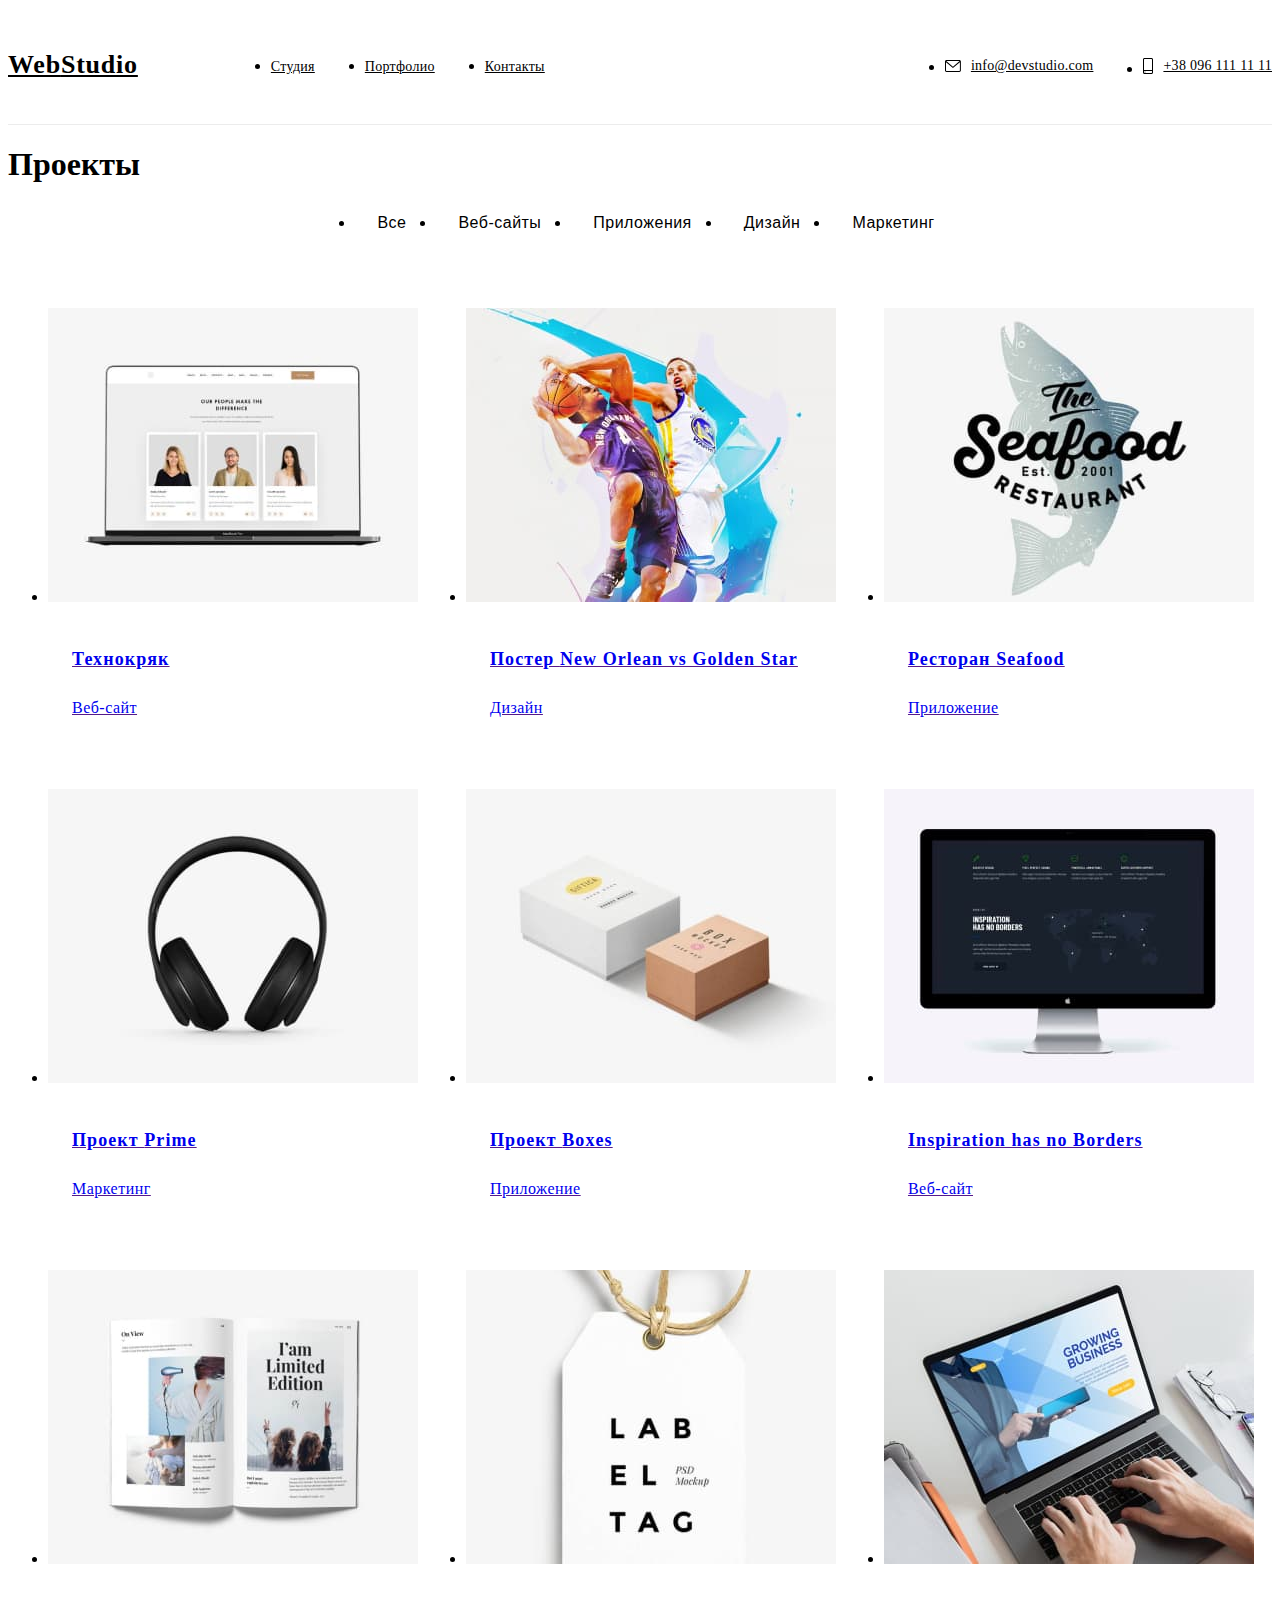
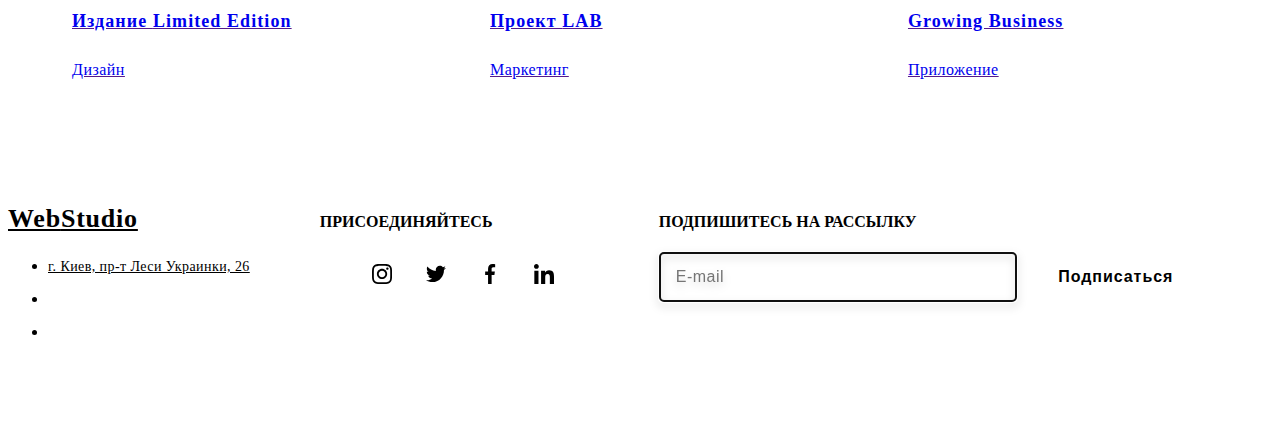
==== portfolio.html @ bbf049be "add sass" ====
<!DOCTYPE html>
<html lang="ru">
  <head>
    <meta charset="UTF-8" />
    <meta http-equiv="X-UA-Compatible" content="IE=edge" />
    <meta name="viewport" content="width=device-width, initial-scale=1.0" />
    <title>Портфолио</title>
    <link rel="preconnect" href="https://fonts.googleapis.com" />
    <link rel="preconnect" href="https://fonts.gstatic.com" crossorigin />
    <link
      href="https://fonts.googleapis.com/css2?family=Raleway:wght@700&family=Roboto:wght@400;500;700;900&display=swap"
      rel="stylesheet"
    />
    <link
      rel="stylesheet"
      href="https://cdnjs.cloudflare.com/ajax/libs/modern-normalize/1.1.0/modern-normalize.min.css"
      integrity="sha512-wpPYUAdjBVSE4KJnH1VR1HeZfpl1ub8YT/NKx4PuQ5NmX2tKuGu6U/JRp5y+Y8XG2tV+wKQpNHVUX03MfMFn9Q=="
      crossorigin="anonymous"
      referrerpolicy="no-referrer"
    />
    <link rel="stylesheet" href="./css/styles.css" />
  </head>

  <body>
    <!--=================start header=================-->

    <header class="page-header">
      <div class="container header-conteiner">
        <nav class="navigation">
          <a class="logo-link link" href="" lang="en">
            <span class="logo-part-one">Web</span>Studio</a
          >
          <ul class="nav-list list">
            <li class="nav-list-item">
              <a class="nav-list-link link" href="./index.html">Студия</a>
            </li>
            <li class="nav-list-item">
              <a class="nav-list-link link current" href="">Портфолио</a>
            </li>
            <li class="nav-list-item">
              <a class="nav-list-link link" href="">Контакты</a>
            </li>
          </ul>
        </nav>
        <ul class="contacts-header-list list">
          <li class="contacts-header-list-item">
            <a
              class="contacts-header-list-link link"
              href="mailto:info@devstudio.com"
            >
              <svg class="contact-icon-link" width="16" height="12">
                <use href="./images/icon.svg#letter"></use>
              </svg>
              info@devstudio.com</a
            >
          </li>
          <li class="contacts-header-list-item">
            <a class="contacts-header-list-link link" href="tel:+380961111111">
              <svg class="contact-icon-link" width="10" height="16">
                <use href="./images/icon.svg#smartphone"></use>
              </svg>
              +38 096 111 11 11</a
            >
          </li>
        </ul>
      </div>
    </header>
    <!--=================end header=================-->

    <!--=================start main=================-->
    <main>
      <section class="section">
        <div class="container">
          <h1 visually-hidden>Проекты</h1>

          <!-- filter -->
          <ul class="filter-list list">
            <li class="filter-list-item">
              <button class="filter-list-button" type="button">Все</button>
            </li>
            <li class="filter-list-item">
              <button class="filter-list-button" type="button">
                Веб-сайты
              </button>
            </li>
            <li class="filter-list-item">
              <button class="filter-list-button" type="button">
                Приложения
              </button>
            </li>
            <li class="filter-list-item">
              <button class="filter-list-button" type="button">Дизайн</button>
            </li>
            <li class="filter-list-item">
              <button class="filter-list-button" type="button">
                Маркетинг
              </button>
            </li>
          </ul>

          <!-- projects -->
          <ul class="projects-list list">
            <li class="projects-list-item">
              <a class="projects-list-link link" href="">
                <div class="projects-list-link-img">
                  <img
                    src="./images/portfolio/project1.jpg"
                    alt="открытый ноутбук"
                    width="370"
                    height="294"
                  />
                  <p class="overlay">
                    Технокряк это современная площадка распространения
                    коронавируса. Компании используют эту платформу для
                    цифрового шпионажа и атак на защищённые сервера конкурентов.
                  </p>
                </div>
                <div class="project-description">
                  <h2 class="projects-item-title">Технокряк</h2>
                  <p class="projects-item-text">Веб-сайт</p>
                </div>
              </a>
            </li>

            <li class="projects-list-item">
              <a class="projects-list-link link" href="">
                <div class="projects-list-link-img">
                  <img
                    src="./images/portfolio/project2.jpg"
                    alt="два баскетболиста с мячом"
                    width="370"
                    height="294"
                  />
                  <p class="overlay">
                    Lorem ipsum dolor sit amet consectetur, adipisicing elit.
                    Quas, ab voluptatibus mollitia maxime maiores, quasi atque
                    sit nihil quisquam totam obcaecati delectus. Dolorum, magni
                    aspernatur sapiente animi repellat omnis consectetur.
                  </p>
                </div>
                <div class="project-description">
                  <h2 class="projects-item-title">
                    Постер <span lang="en">New Orlean vs Golden Star</span>
                  </h2>
                  <p class="projects-item-text">Дизайн</p>
                </div>
              </a>
            </li>

            <li class="projects-list-item">
              <a class="projects-list-link link" href="">
                <div class="projects-list-link-img">
                  <img
                    src="./images/portfolio/project3.jpg"
                    alt="логотип ресторана"
                    width="370"
                    height="294"
                  />
                  <p class="overlay">
                    Lorem ipsum dolor sit amet consectetur, adipisicing elit.
                    Quas, ab voluptatibus mollitia maxime maiores, quasi atque
                    sit nihil quisquam totam obcaecati delectus. Dolorum, magni
                    aspernatur sapiente animi repellat omnis consectetur.
                  </p>
                </div>
                <div class="project-description">
                  <h2 class="projects-item-title">Ресторан Seafood</h2>
                  <p class="projects-item-text">Приложение</p>
                </div>
              </a>
            </li>

            <li class="projects-list-item">
              <a class="projects-list-link link" href="">
                <div class="projects-list-link-img">
                  <img
                    src="./images/portfolio/project4.jpg"
                    alt="наушники"
                    width="370"
                    height="294"
                  />
                  <p class="overlay">
                    Lorem ipsum dolor sit amet consectetur, adipisicing elit.
                    Quas, ab voluptatibus mollitia maxime maiores, quasi atque
                    sit nihil quisquam totam obcaecati delectus. Dolorum, magni
                    aspernatur sapiente animi repellat omnis consectetur.
                  </p>
                </div>
                <div class="project-description">
                  <h2 class="projects-item-title">
                    Проект <span lang="en">Prime </span>
                  </h2>
                  <p class="projects-item-text">Маркетинг</p>
                </div>
              </a>
            </li>

            <li class="projects-list-item">
              <a class="projects-list-link link" href="">
                <div class="projects-list-link-img">
                  <img
                    src="./images/portfolio/project5.jpg"
                    alt="две коробочки"
                    width="370"
                    height="294"
                  />
                  <p class="overlay">
                    Lorem ipsum dolor sit amet consectetur, adipisicing elit.
                    Quas, ab voluptatibus mollitia maxime maiores, quasi atque
                    sit nihil quisquam totam obcaecati delectus. Dolorum, magni
                    aspernatur sapiente animi repellat omnis consectetur.
                  </p>
                </div>
                <div class="project-description">
                  <h2 class="projects-item-title">
                    Проект <span lang="en">Boxes</span>
                  </h2>
                  <p class="projects-item-text">Приложение</p>
                </div>
              </a>
            </li>

            <li class="projects-list-item">
              <a class="projects-list-link link" href="">
                <div class="projects-list-link-img">
                  <img
                    src="./images/portfolio/project6.jpg"
                    alt="монитор"
                    width="370"
                    height="294"
                  />
                  <p class="overlay">
                    Lorem ipsum dolor sit amet consectetur, adipisicing elit.
                    Quas, ab voluptatibus mollitia maxime maiores, quasi atque
                    sit nihil quisquam totam obcaecati delectus. Dolorum, magni
                    aspernatur sapiente animi repellat omnis consectetur.
                  </p>
                </div>
                <div class="project-description">
                  <h2 class="projects-item-title" lang="en">
                    Inspiration has no Borders
                  </h2>
                  <p class="projects-item-text">Веб-сайт</p>
                </div>
              </a>
            </li>

            <li class="projects-list-item">
              <a class="projects-list-link link" href="">
                <div class="projects-list-link-img">
                  <img
                    src="./images/portfolio/project7.jpg"
                    alt="открытая книга"
                    width="370"
                    height="294"
                  />
                  <p class="overlay">
                    Lorem ipsum dolor sit amet consectetur, adipisicing elit.
                    Quas, ab voluptatibus mollitia maxime maiores, quasi atque
                    sit nihil quisquam totam obcaecati delectus. Dolorum, magni
                    aspernatur sapiente animi repellat omnis consectetur.
                  </p>
                </div>
                <div class="project-description">
                  <h2 class="projects-item-title">
                    Издание <span lang="en">Limited Edition</span>
                  </h2>
                  <p class="projects-item-text">Дизайн</p>
                </div>
              </a>
            </li>

            <li class="projects-list-item">
              <a class="projects-list-link link" href="">
                <div class="projects-list-link-img">
                  <img
                    src="./images/portfolio/project8.jpg"
                    alt="этикетка"
                    width="370"
                    height="294"
                  />
                  <p class="overlay">
                    Lorem ipsum dolor sit amet consectetur, adipisicing elit.
                    Quas, ab voluptatibus mollitia maxime maiores, quasi atque
                    sit nihil quisquam totam obcaecati delectus. Dolorum, magni
                    aspernatur sapiente animi repellat omnis consectetur.
                  </p>
                </div>
                <div class="project-description">
                  <h2 class="projects-item-title">
                    Проект <span lang="en">LAB</span>
                  </h2>
                  <p class="projects-item-text">Маркетинг</p>
                </div>
              </a>
            </li>

            <li class="projects-list-item">
              <a class="projects-list-link link" href="">
                <div class="projects-list-link-img">
                  <img
                    src="./images/portfolio/project9.jpg"
                    alt="открытый ноутбук"
                    width="370"
                    height="294"
                  />
                  <p class="overlay">
                    Lorem ipsum dolor sit amet consectetur, adipisicing elit.
                    Quas, ab voluptatibus mollitia maxime maiores, quasi atque
                    sit nihil quisquam totam obcaecati delectus. Dolorum, magni
                    aspernatur sapiente animi repellat omnis consectetur.
                  </p>
                </div>
                <div class="project-description">
                  <h2 class="projects-item-title" lang="en">
                    Growing Business
                  </h2>
                  <p class="projects-item-text">Приложение</p>
                </div>
              </a>
            </li>
          </ul>
        </div>
      </section>
    </main>
    <!--=================end main=================-->

    <!--=================start footer=================-->
    <footer class="footer">
      <div class="container footer-container">
        <div class="adress">
          <a class="footer-logo-link link" href="" lang="en">
            <span class="logo-part-one">Web</span>Studio</a
          >
          <address>
            <ul class="address-list list">
              <li class="address-list-item">
                <a
                  class="address-list-link link"
                  href="https://goo.gl/maps/DS2FpUbjy8NpvMt88"
                  target="_blank"
                >
                  г. Киев, пр-т Леси Украинки, 26</a
                >
              </li>
              <li class="address-list-item">
                <a
                  class="address-list-link-item link"
                  href="mailto:info@devstudio.com"
                  >info@devstudio.com</a
                >
              </li>
              <li class="address-list-item">
                <a class="address-list-link-item link" href="tel:+380991111111"
                  >+38 099 111 11 11</a
                >
              </li>
            </ul>
          </address>
        </div>

        <div class="footer-social">
          <p class="footer-text">присоединяйтесь</p>
          <ul class="footer-social-list list">
            <li class="footer-social-item">
              <a class="footer-social-link" href="">
                <svg width="20" height="20">
                  <use
                    class="footer-social-icon"
                    href="./images/icon.svg#instagram"
                  ></use>
                </svg>
              </a>
            </li>
            <li class="footer-social-item">
              <a class="footer-social-link" href="">
                <svg width="20" height="20">
                  <use href="./images/icon.svg#twitter"></use>
                </svg>
              </a>
            </li>
            <li class="footer-social-item">
              <a class="footer-social-link" href="">
                <svg width="20" height="20">
                  <use href="./images/icon.svg#facebook"></use>
                </svg>
              </a>
            </li>
            <li class="footer-social-item">
              <a class="footer-social-link" href="">
                <svg width="20" height="20">
                  <use href="./images/icon.svg#linkedin"></use>
                </svg>
              </a>
            </li>
          </ul>
        </div>

        <!-- form -->
        <div>
          <p class="footer-text">Подпишитесь на рассылку</p>
          <form name="email" autocomplete="on">
            <label>
              <input
                class="email-subscribe"
                type="email"
                name="email"
                autofocus
                placeholder="E-mail"
              />
            </label>
            <button class="form-btn" type="submit">
              <div class="text-icon-btn">
                Подписаться
                <svg class="form-icon-send" width="24" height="24">
                  <use href="./images/icon.svg#icon-send"></use>
                </svg>
              </div>
            </button>
          </form>
        </div>
      </div>
    </footer>
    <!--=================end footer=================-->
  </body>
</html>
---- css/styles.css ----
.title {
  color: var(--title-text-color);
}

/*-----------------start header-----------------*/

.page-header {
  border-bottom: 1px solid #ececec;
}

.header-conteiner {
  display: flex;
}

/*navigation*/
.logo-link {
  padding-top: 24px;
  padding-bottom: 24px;
  font-family: var(--font-logo);
  font-style: normal;
  font-weight: 700;
  font-size: 26px;
  line-height: 1.19;
  letter-spacing: 0.03em;
  color: var(--title-text-color);
  margin-right: 93px;
}

.logo-part-one {
  font-family: var(--font-logo);
  font-style: normal;
  font-weight: 700;
  font-size: 26px;
  line-height: 1.19;
  letter-spacing: 0.03em;
  color: var(--akcent-text-color);
}

.nav-list-link {
  position: relative;
  padding-top: 32px;
  padding-bottom: 32px;
  font-weight: 500;
  font-size: 14px;
  line-height: 1.14;
  letter-spacing: 0.02em;
  color: var(--title-text-color);
}

.nav-list-link:hover,
.nav-list-link:focus {
  color: var(--akcent-text-color);
}

.current::after {
  content: "";
  width: 100%;
  height: 4px;
  border-radius: 2px;
  background-color: var(--social-akcent-color);
  position: absolute;
  bottom: -3px;
  left: 0;
}

.current {
  color: var(--akcent-text-color);
}

.navigation {
  display: flex;
  align-items: center;
}

.nav-list {
  display: flex;
}

.nav-list-item:not(:last-child) {
  margin-right: 50px;
}

/*contacts*/
.contacts-header-list {
  display: flex;
  align-items: center;
  margin-left: auto;
}

.contacts-header-list-item:not(:last-child) {
  margin-right: 50px;
}

.contacts-header-list-link {
  display: flex;
  align-items: center;
  padding-top: 32px;
  padding-bottom: 32px;
  font-weight: 500;
  font-size: 14px;
  line-height: 1.4;
  letter-spacing: 0.02em;
  color: var(--primary-text-color);
}

.contacts-header-list-link:hover,
.contacts-header-list-link:focus {
  color: var(--akcent-text-color);
}

.contact-icon-link {
  fill: currentColor;
  margin-right: 10px;
}

/*---------------hero-------------*/
.hero {
  max-width: 1600px;
  max-height: 600px;
  margin: 0 auto;
  background-image: linear-gradient(
      rgba(47, 48, 58, 0.4),
      rgba(47, 48, 58, 0.4)
    ),
    url("../images/hero.jpg");

  background-size: cover;
  background-repeat: no-repeat;
  background-color: var(--main-background-color);
  padding-top: 200px;
  padding-bottom: 200px;
  text-align: center;
}
.hero-title {
  font-weight: 900;
  font-size: 44px;
  line-height: 1.36;
  letter-spacing: 0.06em;
  text-transform: uppercase;
  color: var(--main-text-color);
}

.hero-button {
  margin-right: auto;
  margin-left: auto;
  margin-top: 30px;
  padding: 10px 32px;
  min-width: 200px;
  border-radius: 4px;
  border: none;
  font-family: inherit;
  font-weight: 700;
  font-size: 16px;
  line-height: 1.88;
  display: flex;
  align-items: center;
  text-align: center;
  letter-spacing: 0.06em;
  cursor: pointer;
  color: var(--main-text-color);
  background-color: var(--button-color);
  transition: background-color 250ms cubic-bezier(0.4, 0, 0.2, 1),
    box-shadow 250ms cubic-bezier(0.4, 0, 0.2, 1);
}

.hero-button:hover,
.hero-button:focus {
  background-color: #188ce8;
  box-shadow: 0px 4px 4px rgba(0, 0, 0, 0.15);
}

/*--------------specifics--------------*/
.specifics-list {
  display: flex;
}

.specifics-list-item {
  width: 270px;
}

.specifics-list-item:not(:last-child) {
  margin-right: 30px;
}

.specifics-container {
  display: flex;
  justify-content: center;
  align-items: center;
  width: 270px;
  height: 120px;
  margin-bottom: 30px;
  background-color: var(--second-background-color);
}

.specifics-list-title {
  margin-bottom: 10px;
  font-weight: 700;
  line-height: 1.14;
  text-transform: uppercase;
}

.specifics-list-text {
  line-height: 1.71;
}

/*----------------work----------------*/
.work-section {
  padding-top: 0;
}

.work-title {
  margin-bottom: 50px;
  font-weight: 700;
  font-size: 36px;
  line-height: 1.17;
  text-align: center;
}

.work-list {
  display: flex;
}

.work-list-item:not(:last-child) {
  margin-right: 30px;
}

.work-item-img {
  position: relative;
}

.work-text {
  position: absolute;
  bottom: 0;
  left: 0;
  width: 100%;
  height: 70px;
  font-weight: 700;
  line-height: 1.14;
  text-align: center;
  text-transform: uppercase;
  color: var(--main-text-color);
  background-color: rgba(47, 48, 58, 0.8);
  padding-top: 27px;
  padding-bottom: 27px;
}

/*---------------teams---------------*/
.teams {
  background-color: var(--second-background-color);
}

.team-title {
  margin-bottom: 50px;
  font-weight: 700;
  font-size: 36px;
  line-height: 42px;
  text-align: center;
}

.team-list {
  display: flex;
  margin-left: -30px;
}

.team-list-item {
  flex-basis: calc((100% - 120px) / 4);
  margin-left: 30px;
}

.social-list {
  display: flex;
  justify-content: center;
  align-items: center;
}

.social-item:not(:last-child) {
  margin-right: 10px;
}

.social-links {
  display: flex;
  justify-content: center;
  align-items: center;
  width: 44px;
  height: 44px;
  border-radius: 50%;
  fill: var(--social-color);
  transition: background-color 250ms cubic-bezier(0.4, 0, 0.2, 1);
}

.social-links:hover,
.social-links:focus {
  fill: var(--social-hover-color);
  background-color: var(--social-akcent-color);
}

.social-icon {
  display: flex;
  justify-content: center;
  transition: fill 250ms cubic-bezier(0.4, 0, 0.2, 1);
}

.team-description {
  width: 270px;
  padding-top: 30px;
  padding-bottom: 30px;
  box-shadow: 0px 1px 3px rgba(0, 0, 0, 0.12), 0px 1px 1px rgba(0, 0, 0, 0.14),
    0px 2px 1px rgba(0, 0, 0, 0.2);
  border-radius: 0px 0px 4px 4px;
  background-color: var(--fone-background-color);
}

.team-list-title {
  margin-bottom: 10px;
  font-weight: 500;
  font-size: 16px;
  line-height: 1.19;
  text-align: center;
}

.team-list-text {
  font-size: 16px;
  line-height: 1.19;
  text-align: center;
  margin-bottom: 16px;
}

/*----------------clients----------------*/
.clients-title {
  font-weight: 700;
  font-size: 36px;
  line-height: 1.17;
  text-align: center;
  margin-bottom: 50px;
}

.clients-list {
  display: flex;
  justify-content: space-between;
}

.client-link {
  padding: 16px 32px;
  display: flex;
  width: 170px;
  height: 92px;
  border: 1px solid var(--social-color);
  box-sizing: border-box;
  border-radius: 4px;
  fill: var(--social-color);
  transition: fill 250ms cubic-bezier(0.4, 0, 0.2, 1),
    border 250ms cubic-bezier(0.4, 0, 0.2, 1);
}

.client-link:hover,
.client-link:focus {
  fill: var(--social-akcent-color);
  border: 1px solid var(--social-akcent-color);
}

/*----------------footer----------------*/
.footer {
  background-color: var(--main-background-color);
  padding-top: 60px;
  padding-bottom: 60px;
}

.footer-container {
  display: flex;
  align-items: baseline;
}

.adress {
  margin-right: 70px;
}

.footer-logo-link {
  display: block;
  margin-bottom: 20px;
  font-family: var(--font-logo);
  font-style: normal;
  font-weight: 700;
  font-size: 26px;
  line-height: 1.19;
  letter-spacing: 0.03em;
  color: var(--main-text-color);
}

.address-list-item:not(:last-child) {
  margin-bottom: 9px;
}

.address-list-link {
  font-style: normal;
  font-weight: 400;
  font-size: 14px;
  line-height: 1.71;
  letter-spacing: 0.03em;
  color: var(--main-text-color);
}

.address-list-link-item {
  font-style: normal;
  font-weight: 400;
  font-size: 14px;
  line-height: 1.71;
  letter-spacing: 0.03em;
  color: rgba(255, 255, 255, 0.6);
}

.address-list-link:hover,
.address-list-link:focus {
  color: var(--akcent-text-color);
}
.address-list-link-item:hover,
.address-list-link-item:focus {
  color: var(--akcent-text-color);
}

.footer-social {
  margin-right: 93px;
}

.footer-text {
  margin-bottom: 20px;
  font-weight: 700;
  line-height: 1.14;
  text-transform: uppercase;
  color: var(--main-text-color);
}

.footer-social-list {
  display: flex;
  justify-content: space-between;
}

.footer-social-item {
  display: flex;
  justify-content: space-between;
  align-items: center;
}

.footer-social-item:not(:last-child) {
  margin-right: 10px;
}

.footer-social-link {
  display: flex;
  justify-content: center;
  align-items: center;
  width: 44px;
  height: 44px;
  border-radius: 50%;
  fill: var(--main-text-color);
  background-color: rgba(255, 255, 255, 0.1);
  transition: background-color 250ms cubic-bezier(0.4, 0, 0.2, 1);
}

.footer-social-link:hover,
.footer-social-link:focus {
  background-color: var(--social-akcent-color);
}

.footer-social-icon {
  display: flex;
  justify-content: center;
}

.email-subscribe {
  width: 358px;
  height: 50px;
  border: 1px solid rgba(255, 255, 255, 0.3);
  box-sizing: border-box;
  border-radius: 4px;
  background: none;
  filter: drop-shadow(0px 4px 4px rgba(0, 0, 0, 0.15));
  padding-left: 16px;
  font-weight: 400;
  font-size: 16px;
  line-height: 1.25;
  letter-spacing: 0.03em;
  color: var(--main-text-color);
}

.form-btn {
  width: 200px;
  height: 50px;
  margin-left: 12px;
  border-radius: 4px;
  border: none;
  font-weight: 700;
  font-size: 16px;
  line-height: 1.88;
  letter-spacing: 0.06em;
  color: var(--main-text-color);
  background-color: var(--button-color);
  cursor: pointer;
}

.form-icon-send {
  margin-left: 10px;
}

.text-icon-btn {
  display: flex;
  justify-content: center;
}

.form-btn:hover,
.form-btn:focus {
  background-color: #188ce8;
  box-shadow: 0px 4px 4px rgba(0, 0, 0, 0.15);
  transition: background-color 250ms cubic-bezier(0.4, 0, 0.2, 1),
    box-shadow 250ms cubic-bezier(0.4, 0, 0.2, 1);
}

/*-----------------------end Studio-----------------------*/

.backdrop {
  position: fixed;
  top: 0;
  left: 0;
  width: 100vw;
  height: 100vh;
  background-color: rgba(0, 0, 0, 0.2);
  transition: opacity 500ms, visibility 500ms;
}

.backdrop.is-hidden {
  opacity: 0;
  visibility: hidden;
  pointer-events: none;
}

.modal {
  position: absolute;
  top: 50%;
  left: 50%;
  transform: translate(-50%, -50%);
  width: 528px;
  height: 580px;
  background-color: #ffffff;
  color: var(--title-text-color);
  padding: 40px;
  font-weight: 700;
  font-size: 20px;
  line-height: 1.15;
}

.modal-close-btn {
  position: absolute;
  top: 8px;
  right: 8px;
  width: 30px;
  height: 30px;
  display: flex;
  justify-content: center;
  align-items: center;
  border-radius: 50%;
  border: 1px solid rgba(0, 0, 0, 0.1);
  background-color: transparent;
  padding: 0;
  cursor: pointer;
}

.modal-close-btn:hover,
.modal-close-btn:focus {
  fill: var(--button-color);
  outline: none;
  transition: fill 250ms cubic-bezier(0.4, 0, 0.2, 1);
}

.modal-title {
  text-align: center;
}

.form-input-wrapper {
  margin-top: 12px;
  margin-bottom: 20px;
}

.form-field {
  display: block;
  align-items: center;
}

.form-user {
  position: relative;
}

.form-input {
  width: 100%;
  height: 40px;
  border: 1px solid rgba(33, 33, 33, 0.2);
  border-radius: 4px;
  padding-left: 42px;
  outline: none;
  font-weight: 400;
  font-size: 14px;
}

.form-input:hover,
.form-input:focus {
  border: 1px solid var(--akcent-text-color);
  transition: border 250ms cubic-bezier(0.4, 0, 0.2, 1);
}

.input-icon {
  position: absolute;
  top: 50%;
  left: 12px;
  transform: translateY(-50%);
}

.form-input:focus + .input-icon,
.form-input:hover + .input-icon {
  fill: var(--akcent-text-color);
  transition: fill 250ms cubic-bezier(0.4, 0, 0.2, 1);
}

.form-text {
  font-weight: 400;
  font-size: 12px;
  line-height: 1.17;
  letter-spacing: 0.01em;
  color: var(--primary-text-color);
}

.form-comment {
  width: 100%;
  height: 120px;
  border: 1px solid rgba(33, 33, 33, 0.2);
  border-radius: 4px;
  resize: none;
  padding-top: 12px;
  padding-left: 16px;
  font-weight: 400;
  font-size: 14px;
  letter-spacing: 0.01em;
  color: var(--title-text-color);
  outline: none;
}

.form-comment:hover,
.form-comment:focus {
  border: 1px solid var(--akcent-text-color);
  transition: border 250ms cubic-bezier(0.4, 0, 0.2, 1);
}

.form-comment::placeholder {
  color: rgba(117, 117, 117, 0.5);
}

.form-checkbox-wrapper {
  display: flex;
  justify-content: center;
}

.form-checkbox:checked + .form-checkbox-label::before {
  background-color: var(--button-color);
  border: none;
  background-image: url(../images/icon\ check.svg);
}

.form-checkbox-label {
  display: flex;
  align-items: center;
  font-weight: 400;
  font-size: 14px;
  line-height: 1.71;
  color: var(--primary-text-color);
}

.form-checkbox-label::before {
  display: inline-block;
  width: 16px;
  height: 16px;
  border: 1px solid #212121;
  border-radius: 2px;
  content: "";
  cursor: pointer;
  margin-right: 10px;
}

.form-checkbox:focus + .form-checkbox-label::before {
  outline: 1px solid var(--button-color);
  border: none;
  transition: outline 250ms cubic-bezier(0.4, 0, 0.2, 1);
}

.accept-policy-link {
  color: var(--akcent-text-color);
}

.send-btn {
  display: block;
  margin: 30px auto 0;
  width: 200px;
  height: 50px;
  border-radius: 4px;
  border: none;
  font-weight: 700;
  font-size: 16px;
  line-height: 1.88;
  letter-spacing: 0.06em;
  color: var(--main-text-color);
  background-color: var(--button-color);
  cursor: pointer;
}

.send-btn:hover,
.send-btn:focus {
  background-color: #188ce8;
  box-shadow: 0px 4px 4px rgba(0, 0, 0, 0.15);
  transition: background-color 250ms cubic-bezier(0.4, 0, 0.2, 1),
    box-shadow 250ms cubic-bezier(0.4, 0, 0.2, 1);
}

/*-----------------------start Portfolio-----------------------*/

/*------filter------*/
.filter-list {
  display: flex;
  justify-content: center;
}

.filter-list-item {
  margin-right: 8px;
  margin-bottom: 50px;
}

.filter-list-button {
  padding-top: 6px;
  padding-bottom: 6px;
  padding-left: 22px;
  padding-right: 22px;
  border-radius: 4px;
  border: transparent;
  font-weight: 500;
  font-size: 16px;
  line-height: 1.62;
  text-align: center;
  letter-spacing: 0.03em;
  cursor: pointer;
  color: var(--title-text-color);
  background-color: var(--second-background-color);
  transition: color 250ms cubic-bezier(0.4, 0, 0.2, 1),
    background-color 250ms cubic-bezier(0.4, 0, 0.2, 1),
    box-shadow 250ms cubic-bezier(0.4, 0, 0.2, 1);
}

.filter-list-button:hover,
.filter-list-button:focus {
  color: var(--main-text-color);
  background-color: var(--button-color);
  box-shadow: 0px 3px 1px rgba(0, 0, 0, 0.1), 0px 1px 2px rgba(0, 0, 0, 0.08),
    0px 2px 2px rgba(0, 0, 0, 0.12);
}

/*------projects------*/
.projects-list {
  display: flex;
  flex-wrap: wrap;
  margin-left: -30px;
  margin-top: -30px;
}

.projects-list-item {
  flex-basis: calc((100% - 90px) / 3);
  margin-left: 30px;
  margin-top: 30px;
}

.projects-list-link {
  display: block;
  transition: box-shadow 250ms cubic-bezier(0.4, 0, 0.2, 1);
}

.projects-list-link:hover,
.projects-list-link:focus {
  box-shadow: 0px 1px 1px rgba(0, 0, 0, 0.12), 0px 4px 4px rgba(0, 0, 0, 0.06),
    1px 4px 6px rgba(0, 0, 0, 0.16);
}

.project-description {
  padding: 20px 24px;
  border: 1px solid var(--border-color);
  border-top: none;
}

.projects-item-title {
  margin-bottom: 4px;
  font-style: normal;
  font-weight: 700;
  font-size: 18px;
  line-height: 2;
  letter-spacing: 0.06em;
  color: var(--title-text-color);
}

.projects-item-text {
  font-style: normal;
  font-weight: 400;
  font-size: 16px;
  line-height: 1.88;
  letter-spacing: 0.03em;
  color: var(--primary-text-color);
}

.projects-list-link-img {
  position: relative;
  overflow: hidden;
}

.overlay {
  position: absolute;
  top: 0;
  left: 0;
  width: 100%;
  height: 100%;
  font-size: 18px;
  line-height: 1.56;
  color: var(--main-text-color);
  background-color: rgba(33, 150, 243, 0.9);
  padding: 63px 24px;
  overflow: auto;
  transform: translateY(101%);
  transition: transform 250ms cubic-bezier(0.4, 0, 0.2, 1);
}

.projects-list-link:hover .overlay,
.projects-list-link:focus .overlay {
  transform: translate(0);
}

/*-----------------------end Portfolio-----------------------*/
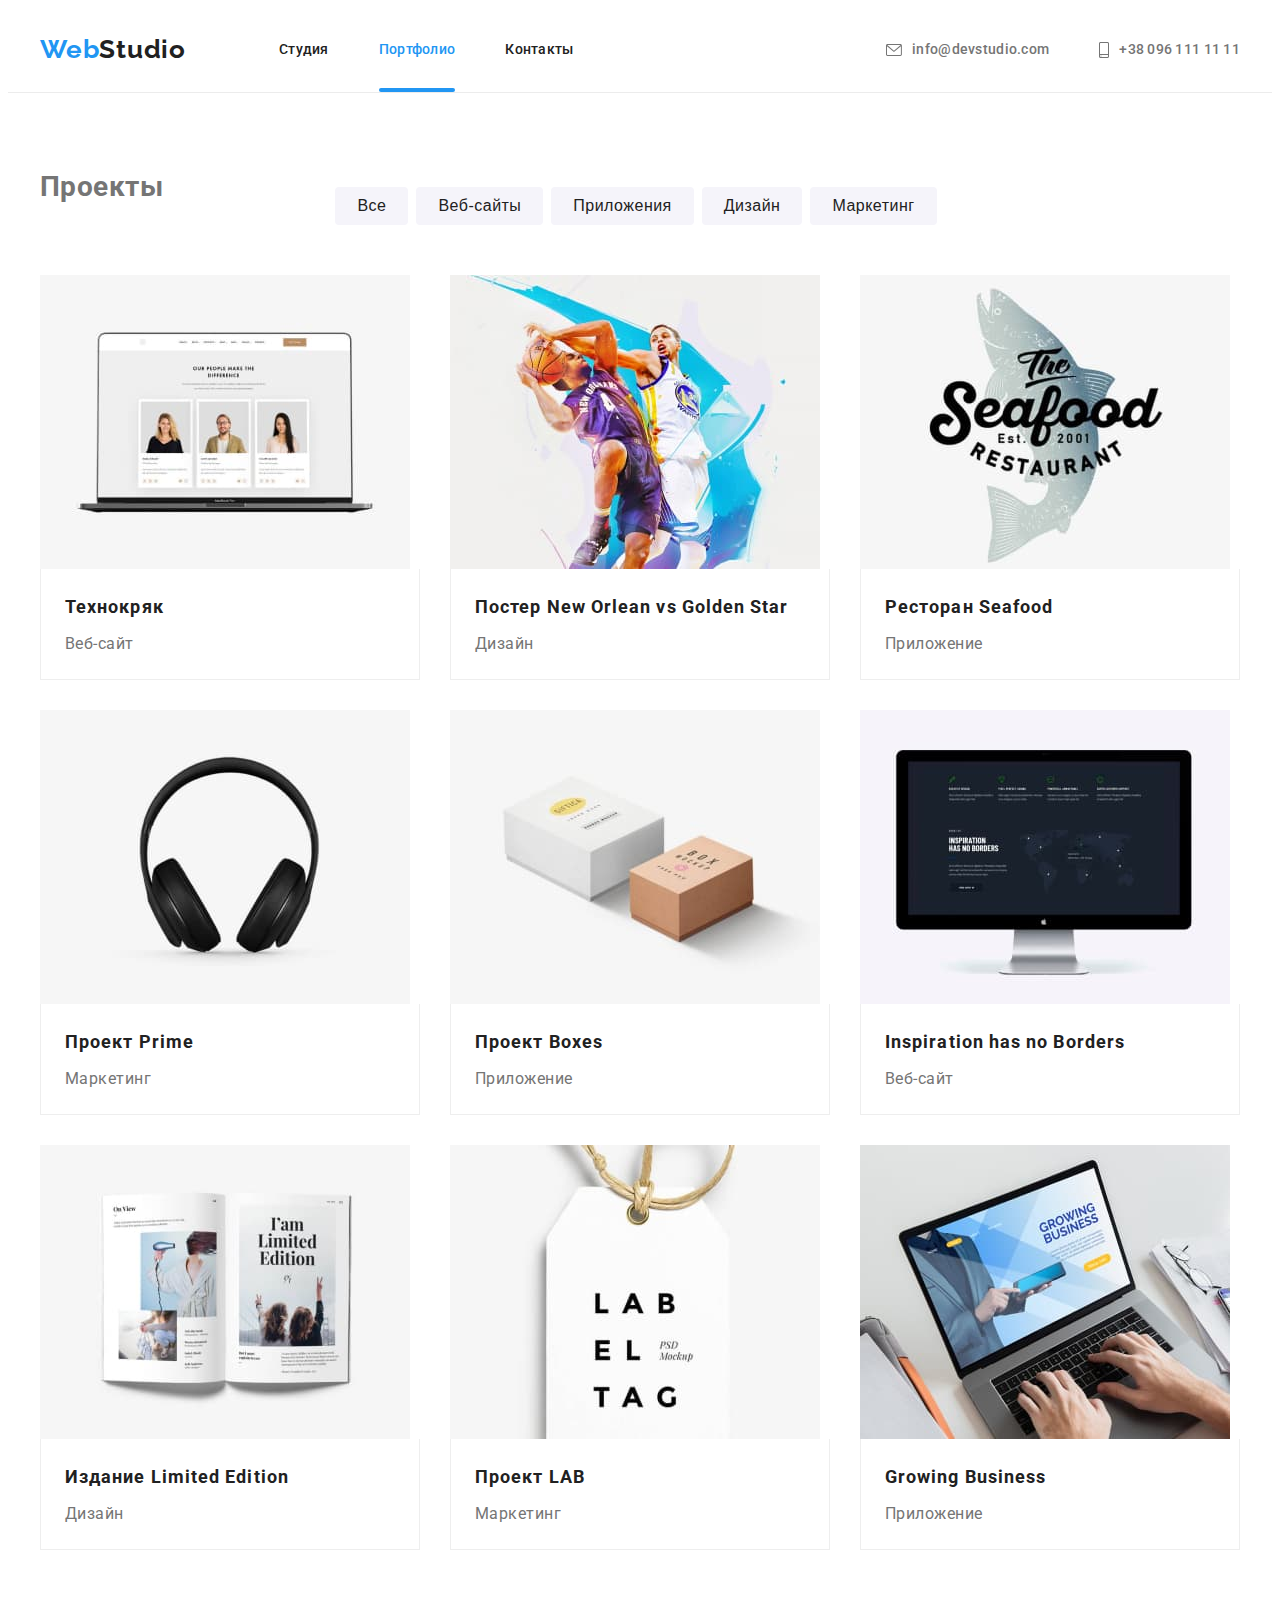
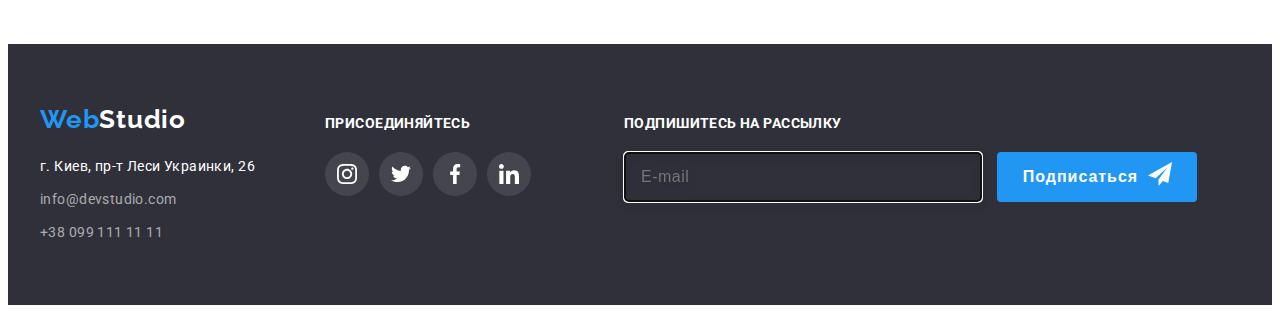
==== commit 6a4afb0c: "створено всі файли scss" ====
--- a/portfolio.html
+++ b/portfolio.html
@@ -18,7 +18,8 @@
       crossorigin="anonymous"
       referrerpolicy="no-referrer"
     />
-    <link rel="stylesheet" href="./css/styles.css" />
+
+    <link rel="stylesheet" href="./css/main.min.css" />
   </head>
 
   <body>
@@ -410,7 +411,7 @@
               />
             </label>
             <button class="form-btn" type="submit">
-              <div class="text-icon-btn">
+              <div class="form-text-icon-btn">
                 Подписаться
                 <svg class="form-icon-send" width="24" height="24">
                   <use href="./images/icon.svg#icon-send"></use>
--- a/css/main.min.css
+++ b/css/main.min.css
@@ -0,0 +1,2 @@
+:root{--primary-text-color: #757575;--title-text-color: #212121;--akcent-text-color: #2196f3;--main-text-color: #ffffff;--border-color: #eeeeee;--fone-background-color: #ffffff;--main-background-color: #2f303a;--second-background-color: #f5f4fa;--button-color: #2196f3;--social-color: #afb1b8;--social-akcent-color: #2196f3;--social-hover-color: #ffffff;--primary-font-family: "Roboto", sans-serif;--font-logo: "Raleway", sans-serif}.visually-hidden{position:absolute;width:1px;height:1px;margin:-1px;padding:0;overflow:hidden;border:0;clip:rect(0 0 0 0)}body{font-family:var(--primary-font-family);font-size:14px;line-height:0.03em;letter-spacing:0.03em;color:var(--primary-text-color);background-color:var(--fone-background-color)}h1,h2,h3,p{margin-top:0;margin-bottom:0}ul{margin-top:0;margin-bottom:0;padding-left:0}img{display:block;max-width:100%;height:auto}.list{list-style:none}.link{text-decoration:none;transition:color 250ms cubic-bezier(0.4, 0, 0.2, 1)}.section{padding-top:94px;padding-bottom:94px}.container{width:1200px;padding-left:15px;padding-right:15px;margin-left:auto;margin-right:auto}.title{color:var(--title-text-color)}.social-list{display:flex;justify-content:center;align-items:center}.social-item:not(:last-child){margin-right:10px}.social-links{display:flex;justify-content:center;align-items:center;width:44px;height:44px;border-radius:50%;fill:var(--social-color);transition:background-color 250ms cubic-bezier(0.4, 0, 0.2, 1)}.social-links:hover,.social-links:focus{fill:var(--social-hover-color);background-color:var(--social-akcent-color)}.social-icon{display:flex;justify-content:center;transition:fill 250ms cubic-bezier(0.4, 0, 0.2, 1)}.logo-link{padding-top:24px;padding-bottom:24px;font-family:var(--font-logo);font-style:normal;font-weight:700;font-size:26px;line-height:1.19;letter-spacing:0.03em;color:var(--title-text-color);margin-right:93px}.logo-part-one{font-family:var(--font-logo);font-style:normal;font-weight:700;font-size:26px;line-height:1.19;letter-spacing:0.03em;color:var(--akcent-text-color)}.footer-logo-link{display:block;margin-bottom:20px;font-family:var(--font-logo);font-style:normal;font-weight:700;font-size:26px;line-height:1.19;letter-spacing:0.03em;color:var(--main-text-color)}.backdrop{position:fixed;top:0;left:0;width:100vw;height:100vh;background-color:rgba(0,0,0,0.2);transition:opacity 500ms, visibility 500ms}.backdrop.is-hidden{opacity:0;visibility:hidden;pointer-events:none}.modal{position:absolute;top:50%;left:50%;transform:translate(-50%, -50%);width:528px;height:580px;background-color:#ffffff;color:var(--title-text-color);padding:40px;font-weight:700;font-size:20px;line-height:1.15}.modal-close-btn{position:absolute;top:8px;right:8px;width:30px;height:30px;display:flex;justify-content:center;align-items:center;border-radius:50%;border:1px solid rgba(0,0,0,0.1);background-color:transparent;padding:0;cursor:pointer}.modal-close-btn:hover,.modal-close-btn:focus{fill:var(--button-color);outline:none;transition:fill 250ms cubic-bezier(0.4, 0, 0.2, 1)}.modal-title{text-align:center}.form-input-wrapper{margin-top:12px;margin-bottom:20px}.form-field{display:block;align-items:center}.form-user{position:relative}.form-input{width:100%;height:40px;border:1px solid rgba(33,33,33,0.2);border-radius:4px;padding-left:42px;outline:none;font-weight:400;font-size:14px}.form-input:hover,.form-input:focus{border:1px solid var(--akcent-text-color);transition:border 250ms cubic-bezier(0.4, 0, 0.2, 1)}.input-icon{position:absolute;top:50%;left:12px;transform:translateY(-50%)}.form-input:focus+.input-icon,.form-input:hover+.input-icon{fill:var(--akcent-text-color);transition:fill 250ms cubic-bezier(0.4, 0, 0.2, 1)}.form-text{font-weight:400;font-size:12px;line-height:1.17;letter-spacing:0.01em;color:var(--primary-text-color)}.form-comment{width:100%;height:120px;border:1px solid rgba(33,33,33,0.2);border-radius:4px;resize:none;padding-top:12px;padding-left:16px;font-weight:400;font-size:14px;letter-spacing:0.01em;color:var(--title-text-color);outline:none}.form-comment:hover,.form-comment:focus{border:1px solid var(--akcent-text-color);transition:border 250ms cubic-bezier(0.4, 0, 0.2, 1)}.form-comment::placeholder{color:rgba(117,117,117,0.5)}.form-checkbox-wrapper{display:flex;justify-content:center}.form-checkbox:checked+.form-checkbox-label::before{background-color:var(--button-color);border:none;background-image:url(../images/iconcheck.svg)}.form-checkbox-label{display:flex;align-items:center;font-weight:400;font-size:14px;line-height:1.71;color:var(--primary-text-color)}.form-checkbox-label::before{display:inline-block;width:16px;height:16px;border:1px solid #212121;border-radius:2px;content:"";cursor:pointer;margin-right:10px}.form-checkbox:focus+.form-checkbox-label::before{outline:1px solid var(--button-color);border:none;transition:outline 250ms cubic-bezier(0.4, 0, 0.2, 1)}.accept-policy-link{color:var(--akcent-text-color)}.send-btn{display:block;margin:30px auto 0;width:200px;height:50px;border-radius:4px;border:none;font-weight:700;font-size:16px;line-height:1.88;letter-spacing:0.06em;color:var(--main-text-color);background-color:var(--button-color);cursor:pointer}.send-btn:hover,.send-btn:focus{background-color:#188ce8;box-shadow:0px 4px 4px rgba(0,0,0,0.15);transition:background-color 250ms cubic-bezier(0.4, 0, 0.2, 1),box-shadow 250ms cubic-bezier(0.4, 0, 0.2, 1)}.page-header{border-bottom:1px solid #ececec}.header-conteiner{display:flex}.nav-list-link{position:relative;padding-top:32px;padding-bottom:32px;font-weight:500;font-size:14px;line-height:1.14;letter-spacing:0.02em;color:var(--title-text-color)}.nav-list-link:hover,.nav-list-link:focus{color:var(--akcent-text-color)}.current::after{content:"";width:100%;height:4px;border-radius:2px;background-color:var(--social-akcent-color);position:absolute;bottom:-3px;left:0}.current{color:var(--akcent-text-color)}.navigation{display:flex;align-items:center}.nav-list{display:flex}.nav-list-item:not(:last-child){margin-right:50px}.contacts-header-list{display:flex;align-items:center;margin-left:auto}.contacts-header-list-item:not(:last-child){margin-right:50px}.contacts-header-list-link{display:flex;align-items:center;padding-top:32px;padding-bottom:32px;font-weight:500;font-size:14px;line-height:1.4;letter-spacing:0.02em;color:var(--primary-text-color)}.contacts-header-list-link:hover,.contacts-header-list-link:focus{color:var(--akcent-text-color)}.contact-icon-link{fill:currentColor;margin-right:10px}.hero{max-width:1600px;max-height:600px;margin:0 auto;background-image:linear-gradient(rgba(47,48,58,0.4), rgba(47,48,58,0.4)),url("../images/hero.jpg");background-size:cover;background-repeat:no-repeat;background-color:var(--main-background-color);padding-top:200px;padding-bottom:200px;text-align:center}.hero-title{font-weight:900;font-size:44px;line-height:1.36;letter-spacing:0.06em;text-transform:uppercase;color:var(--main-text-color)}.hero-button{margin-right:auto;margin-left:auto;margin-top:30px;padding:10px 32px;min-width:200px;border-radius:4px;border:none;font-family:inherit;font-weight:700;font-size:16px;line-height:1.88;display:flex;align-items:center;text-align:center;letter-spacing:0.06em;cursor:pointer;color:var(--main-text-color);background-color:var(--button-color);transition:background-color 250ms cubic-bezier(0.4, 0, 0.2, 1),box-shadow 250ms cubic-bezier(0.4, 0, 0.2, 1)}.hero-button:hover,.hero-button:focus{background-color:#188ce8;box-shadow:0px 4px 4px rgba(0,0,0,0.15)}.specifics-list{display:flex}.specifics-list-item{width:270px}.specifics-list-item:not(:last-child){margin-right:30px}.specifics-container{display:flex;justify-content:center;align-items:center;width:270px;height:120px;margin-bottom:30px;background-color:var(--second-background-color)}.specifics-list-title{margin-bottom:10px;font-weight:700;line-height:1.14;text-transform:uppercase}.specifics-list-text{line-height:1.71}.work-section{padding-top:0}.work-title{margin-bottom:50px;font-weight:700;font-size:36px;line-height:1.17;text-align:center}.work-list{display:flex}.work-list-item:not(:last-child){margin-right:30px}.work-item-img{position:relative}.work-text{position:absolute;bottom:0;left:0;width:100%;height:70px;font-weight:700;line-height:1.14;text-align:center;text-transform:uppercase;color:var(--main-text-color);background-color:rgba(47,48,58,0.8);padding-top:27px;padding-bottom:27px}.teams{background-color:var(--second-background-color)}.team-title{margin-bottom:50px;font-weight:700;font-size:36px;line-height:42px;text-align:center}.team-list{display:flex;margin-left:-30px}.team-list-item{flex-basis:calc((100% - 120px) / 4);margin-left:30px}.team-description{width:270px;padding-top:30px;padding-bottom:30px;box-shadow:0px 1px 3px rgba(0,0,0,0.12),0px 1px 1px rgba(0,0,0,0.14),0px 2px 1px rgba(0,0,0,0.2);border-radius:0px 0px 4px 4px;background-color:var(--fone-background-color)}.team-list-title{margin-bottom:10px;font-weight:500;font-size:16px;line-height:1.19;text-align:center}.team-list-text{font-size:16px;line-height:1.19;text-align:center;margin-bottom:16px}.clients-title{font-weight:700;font-size:36px;line-height:1.17;text-align:center;margin-bottom:50px}.clients-list{display:flex;justify-content:space-between}.client-link{padding:16px 32px;display:flex;width:170px;height:92px;border:1px solid var(--social-color);box-sizing:border-box;border-radius:4px;fill:var(--social-color);transition:fill 250ms cubic-bezier(0.4, 0, 0.2, 1),border 250ms cubic-bezier(0.4, 0, 0.2, 1)}.client-link:hover,.client-link:focus{fill:var(--social-akcent-color);border:1px solid var(--social-akcent-color)}.footer{background-color:var(--main-background-color);padding-top:60px;padding-bottom:60px}.footer-container{display:flex;align-items:baseline}.adress{margin-right:70px}.address-list-item:not(:last-child){margin-bottom:9px}.address-list-link{font-style:normal;font-weight:400;font-size:14px;line-height:1.71;letter-spacing:0.03em;color:var(--main-text-color)}.address-list-link-item{font-style:normal;font-weight:400;font-size:14px;line-height:1.71;letter-spacing:0.03em;color:rgba(255,255,255,0.6)}.address-list-link:hover,.address-list-link:focus{color:var(--akcent-text-color)}.address-list-link-item:hover,.address-list-link-item:focus{color:var(--akcent-text-color)}.footer-text{margin-bottom:20px;font-weight:700;line-height:1.14;text-transform:uppercase;color:var(--main-text-color)}.footer-social{margin-right:93px}.footer-social-list{display:flex;justify-content:space-between}.footer-social-item{display:flex;justify-content:space-between;align-items:center}.footer-social-item:not(:last-child){margin-right:10px}.footer-social-link{display:flex;justify-content:center;align-items:center;width:44px;height:44px;border-radius:50%;fill:var(--main-text-color);background-color:rgba(255,255,255,0.1);transition:background-color 250ms cubic-bezier(0.4, 0, 0.2, 1)}.footer-social-link:hover,.footer-social-link:focus{background-color:var(--social-akcent-color)}.footer-social-icon{display:flex;justify-content:center}.email-subscribe{width:358px;height:50px;border:1px solid rgba(255,255,255,0.3);box-sizing:border-box;border-radius:4px;background:none;filter:drop-shadow(0px 4px 4px rgba(0,0,0,0.15));padding-left:16px;font-weight:400;font-size:16px;line-height:1.25;letter-spacing:0.03em;color:var(--main-text-color)}.form-btn{width:200px;height:50px;margin-left:12px;border-radius:4px;border:none;font-weight:700;font-size:16px;line-height:1.88;letter-spacing:0.06em;color:var(--main-text-color);background-color:var(--button-color);cursor:pointer}.form-icon-send{margin-left:10px}.form-text-icon-btn{display:flex;justify-content:center}.form-btn:hover,.form-btn:focus{background-color:#188ce8;box-shadow:0px 4px 4px rgba(0,0,0,0.15);transition:background-color 250ms cubic-bezier(0.4, 0, 0.2, 1),box-shadow 250ms cubic-bezier(0.4, 0, 0.2, 1)}.filter-list{display:flex;justify-content:center}.filter-list-item{margin-right:8px;margin-bottom:50px}.filter-list-button{padding-top:6px;padding-bottom:6px;padding-left:22px;padding-right:22px;border-radius:4px;border:transparent;font-weight:500;font-size:16px;line-height:1.62;text-align:center;letter-spacing:0.03em;cursor:pointer;color:var(--title-text-color);background-color:var(--second-background-color);transition:color 250ms cubic-bezier(0.4, 0, 0.2, 1),background-color 250ms cubic-bezier(0.4, 0, 0.2, 1),box-shadow 250ms cubic-bezier(0.4, 0, 0.2, 1)}.filter-list-button:hover,.filter-list-button:focus{color:var(--main-text-color);background-color:var(--button-color);box-shadow:0px 3px 1px rgba(0,0,0,0.1),0px 1px 2px rgba(0,0,0,0.08),0px 2px 2px rgba(0,0,0,0.12)}.projects-list{display:flex;flex-wrap:wrap;margin-left:-30px;margin-top:-30px}.projects-list-item{flex-basis:calc((100% - 90px) / 3);margin-left:30px;margin-top:30px}.projects-list-link{display:block;transition:box-shadow 250ms cubic-bezier(0.4, 0, 0.2, 1)}.projects-list-link:hover,.projects-list-link:focus{box-shadow:0px 1px 1px rgba(0,0,0,0.12),0px 4px 4px rgba(0,0,0,0.06),1px 4px 6px rgba(0,0,0,0.16)}.project-description{padding:20px 24px;border:1px solid var(--border-color);border-top:none}.projects-item-title{margin-bottom:4px;font-style:normal;font-weight:700;font-size:18px;line-height:2;letter-spacing:0.06em;color:var(--title-text-color)}.projects-item-text{font-style:normal;font-weight:400;font-size:16px;line-height:1.88;letter-spacing:0.03em;color:var(--primary-text-color)}.projects-list-link-img{position:relative;overflow:hidden}.overlay{position:absolute;top:0;left:0;width:100%;height:100%;font-size:18px;line-height:1.56;color:var(--main-text-color);background-color:rgba(33,150,243,0.9);padding:63px 24px;overflow:auto;transform:translateY(101%);transition:transform 250ms cubic-bezier(0.4, 0, 0.2, 1)}.projects-list-link:hover .overlay,.projects-list-link:focus .overlay{transform:translate(0)}
+/*# sourceMappingURL=main.min.css.map */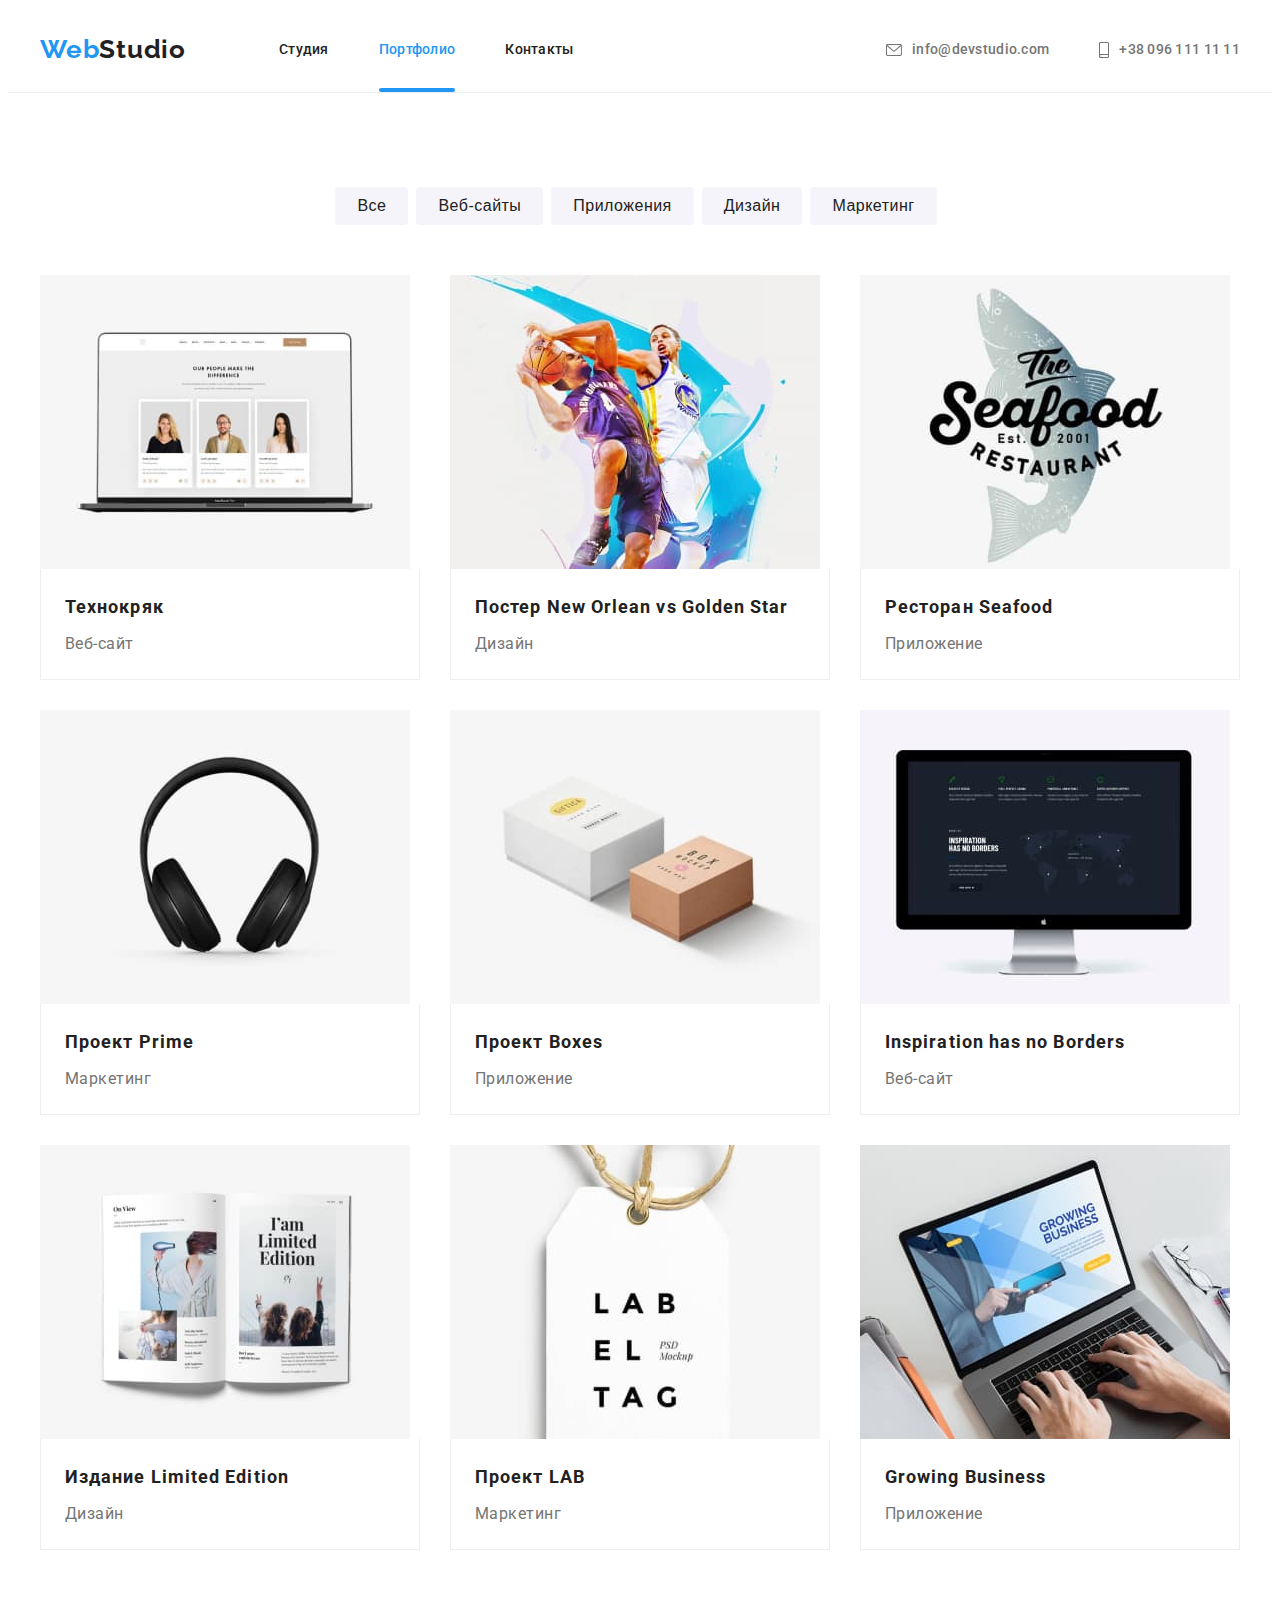
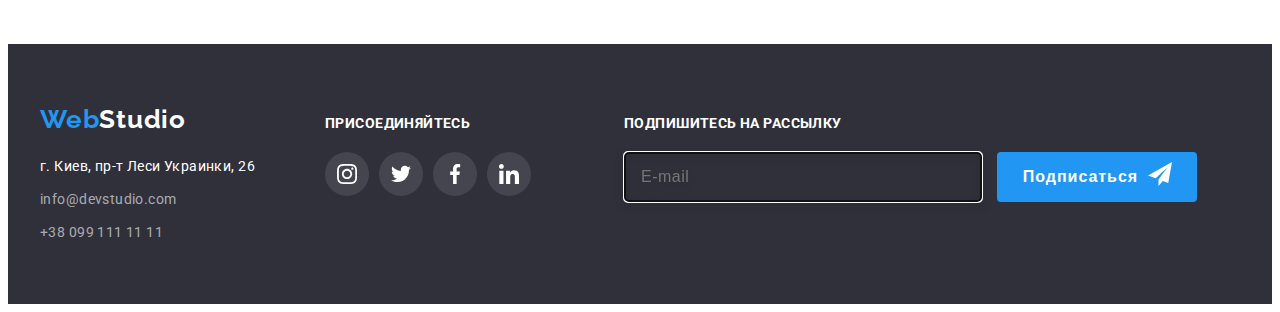
==== commit 6d7b8ec5: "корекція" ====
--- a/portfolio.html
+++ b/portfolio.html
@@ -72,7 +72,7 @@
     <main>
       <section class="section">
         <div class="container">
-          <h1 visually-hidden>Проекты</h1>
+          <h1 class="visually-hidden">Проекты</h1>
 
           <!-- filter -->
           <ul class="filter-list list">
--- a/css/main.min.css
+++ b/css/main.min.css
@@ -1,2 +1,2 @@
-:root{--primary-text-color: #757575;--title-text-color: #212121;--akcent-text-color: #2196f3;--main-text-color: #ffffff;--border-color: #eeeeee;--fone-background-color: #ffffff;--main-background-color: #2f303a;--second-background-color: #f5f4fa;--button-color: #2196f3;--social-color: #afb1b8;--social-akcent-color: #2196f3;--social-hover-color: #ffffff;--primary-font-family: "Roboto", sans-serif;--font-logo: "Raleway", sans-serif}.visually-hidden{position:absolute;width:1px;height:1px;margin:-1px;padding:0;overflow:hidden;border:0;clip:rect(0 0 0 0)}body{font-family:var(--primary-font-family);font-size:14px;line-height:0.03em;letter-spacing:0.03em;color:var(--primary-text-color);background-color:var(--fone-background-color)}h1,h2,h3,p{margin-top:0;margin-bottom:0}ul{margin-top:0;margin-bottom:0;padding-left:0}img{display:block;max-width:100%;height:auto}.list{list-style:none}.link{text-decoration:none;transition:color 250ms cubic-bezier(0.4, 0, 0.2, 1)}.section{padding-top:94px;padding-bottom:94px}.container{width:1200px;padding-left:15px;padding-right:15px;margin-left:auto;margin-right:auto}.title{color:var(--title-text-color)}.social-list{display:flex;justify-content:center;align-items:center}.social-item:not(:last-child){margin-right:10px}.social-links{display:flex;justify-content:center;align-items:center;width:44px;height:44px;border-radius:50%;fill:var(--social-color);transition:background-color 250ms cubic-bezier(0.4, 0, 0.2, 1)}.social-links:hover,.social-links:focus{fill:var(--social-hover-color);background-color:var(--social-akcent-color)}.social-icon{display:flex;justify-content:center;transition:fill 250ms cubic-bezier(0.4, 0, 0.2, 1)}.logo-link{padding-top:24px;padding-bottom:24px;font-family:var(--font-logo);font-style:normal;font-weight:700;font-size:26px;line-height:1.19;letter-spacing:0.03em;color:var(--title-text-color);margin-right:93px}.logo-part-one{font-family:var(--font-logo);font-style:normal;font-weight:700;font-size:26px;line-height:1.19;letter-spacing:0.03em;color:var(--akcent-text-color)}.footer-logo-link{display:block;margin-bottom:20px;font-family:var(--font-logo);font-style:normal;font-weight:700;font-size:26px;line-height:1.19;letter-spacing:0.03em;color:var(--main-text-color)}.backdrop{position:fixed;top:0;left:0;width:100vw;height:100vh;background-color:rgba(0,0,0,0.2);transition:opacity 500ms, visibility 500ms}.backdrop.is-hidden{opacity:0;visibility:hidden;pointer-events:none}.modal{position:absolute;top:50%;left:50%;transform:translate(-50%, -50%);width:528px;height:580px;background-color:#ffffff;color:var(--title-text-color);padding:40px;font-weight:700;font-size:20px;line-height:1.15}.modal-close-btn{position:absolute;top:8px;right:8px;width:30px;height:30px;display:flex;justify-content:center;align-items:center;border-radius:50%;border:1px solid rgba(0,0,0,0.1);background-color:transparent;padding:0;cursor:pointer}.modal-close-btn:hover,.modal-close-btn:focus{fill:var(--button-color);outline:none;transition:fill 250ms cubic-bezier(0.4, 0, 0.2, 1)}.modal-title{text-align:center}.form-input-wrapper{margin-top:12px;margin-bottom:20px}.form-field{display:block;align-items:center}.form-user{position:relative}.form-input{width:100%;height:40px;border:1px solid rgba(33,33,33,0.2);border-radius:4px;padding-left:42px;outline:none;font-weight:400;font-size:14px}.form-input:hover,.form-input:focus{border:1px solid var(--akcent-text-color);transition:border 250ms cubic-bezier(0.4, 0, 0.2, 1)}.input-icon{position:absolute;top:50%;left:12px;transform:translateY(-50%)}.form-input:focus+.input-icon,.form-input:hover+.input-icon{fill:var(--akcent-text-color);transition:fill 250ms cubic-bezier(0.4, 0, 0.2, 1)}.form-text{font-weight:400;font-size:12px;line-height:1.17;letter-spacing:0.01em;color:var(--primary-text-color)}.form-comment{width:100%;height:120px;border:1px solid rgba(33,33,33,0.2);border-radius:4px;resize:none;padding-top:12px;padding-left:16px;font-weight:400;font-size:14px;letter-spacing:0.01em;color:var(--title-text-color);outline:none}.form-comment:hover,.form-comment:focus{border:1px solid var(--akcent-text-color);transition:border 250ms cubic-bezier(0.4, 0, 0.2, 1)}.form-comment::placeholder{color:rgba(117,117,117,0.5)}.form-checkbox-wrapper{display:flex;justify-content:center}.form-checkbox:checked+.form-checkbox-label::before{background-color:var(--button-color);border:none;background-image:url(../images/iconcheck.svg)}.form-checkbox-label{display:flex;align-items:center;font-weight:400;font-size:14px;line-height:1.71;color:var(--primary-text-color)}.form-checkbox-label::before{display:inline-block;width:16px;height:16px;border:1px solid #212121;border-radius:2px;content:"";cursor:pointer;margin-right:10px}.form-checkbox:focus+.form-checkbox-label::before{outline:1px solid var(--button-color);border:none;transition:outline 250ms cubic-bezier(0.4, 0, 0.2, 1)}.accept-policy-link{color:var(--akcent-text-color)}.send-btn{display:block;margin:30px auto 0;width:200px;height:50px;border-radius:4px;border:none;font-weight:700;font-size:16px;line-height:1.88;letter-spacing:0.06em;color:var(--main-text-color);background-color:var(--button-color);cursor:pointer}.send-btn:hover,.send-btn:focus{background-color:#188ce8;box-shadow:0px 4px 4px rgba(0,0,0,0.15);transition:background-color 250ms cubic-bezier(0.4, 0, 0.2, 1),box-shadow 250ms cubic-bezier(0.4, 0, 0.2, 1)}.page-header{border-bottom:1px solid #ececec}.header-conteiner{display:flex}.nav-list-link{position:relative;padding-top:32px;padding-bottom:32px;font-weight:500;font-size:14px;line-height:1.14;letter-spacing:0.02em;color:var(--title-text-color)}.nav-list-link:hover,.nav-list-link:focus{color:var(--akcent-text-color)}.current::after{content:"";width:100%;height:4px;border-radius:2px;background-color:var(--social-akcent-color);position:absolute;bottom:-3px;left:0}.current{color:var(--akcent-text-color)}.navigation{display:flex;align-items:center}.nav-list{display:flex}.nav-list-item:not(:last-child){margin-right:50px}.contacts-header-list{display:flex;align-items:center;margin-left:auto}.contacts-header-list-item:not(:last-child){margin-right:50px}.contacts-header-list-link{display:flex;align-items:center;padding-top:32px;padding-bottom:32px;font-weight:500;font-size:14px;line-height:1.4;letter-spacing:0.02em;color:var(--primary-text-color)}.contacts-header-list-link:hover,.contacts-header-list-link:focus{color:var(--akcent-text-color)}.contact-icon-link{fill:currentColor;margin-right:10px}.hero{max-width:1600px;max-height:600px;margin:0 auto;background-image:linear-gradient(rgba(47,48,58,0.4), rgba(47,48,58,0.4)),url("../images/hero.jpg");background-size:cover;background-repeat:no-repeat;background-color:var(--main-background-color);padding-top:200px;padding-bottom:200px;text-align:center}.hero-title{font-weight:900;font-size:44px;line-height:1.36;letter-spacing:0.06em;text-transform:uppercase;color:var(--main-text-color)}.hero-button{margin-right:auto;margin-left:auto;margin-top:30px;padding:10px 32px;min-width:200px;border-radius:4px;border:none;font-family:inherit;font-weight:700;font-size:16px;line-height:1.88;display:flex;align-items:center;text-align:center;letter-spacing:0.06em;cursor:pointer;color:var(--main-text-color);background-color:var(--button-color);transition:background-color 250ms cubic-bezier(0.4, 0, 0.2, 1),box-shadow 250ms cubic-bezier(0.4, 0, 0.2, 1)}.hero-button:hover,.hero-button:focus{background-color:#188ce8;box-shadow:0px 4px 4px rgba(0,0,0,0.15)}.specifics-list{display:flex}.specifics-list-item{width:270px}.specifics-list-item:not(:last-child){margin-right:30px}.specifics-container{display:flex;justify-content:center;align-items:center;width:270px;height:120px;margin-bottom:30px;background-color:var(--second-background-color)}.specifics-list-title{margin-bottom:10px;font-weight:700;line-height:1.14;text-transform:uppercase}.specifics-list-text{line-height:1.71}.work-section{padding-top:0}.work-title{margin-bottom:50px;font-weight:700;font-size:36px;line-height:1.17;text-align:center}.work-list{display:flex}.work-list-item:not(:last-child){margin-right:30px}.work-item-img{position:relative}.work-text{position:absolute;bottom:0;left:0;width:100%;height:70px;font-weight:700;line-height:1.14;text-align:center;text-transform:uppercase;color:var(--main-text-color);background-color:rgba(47,48,58,0.8);padding-top:27px;padding-bottom:27px}.teams{background-color:var(--second-background-color)}.team-title{margin-bottom:50px;font-weight:700;font-size:36px;line-height:42px;text-align:center}.team-list{display:flex;margin-left:-30px}.team-list-item{flex-basis:calc((100% - 120px) / 4);margin-left:30px}.team-description{width:270px;padding-top:30px;padding-bottom:30px;box-shadow:0px 1px 3px rgba(0,0,0,0.12),0px 1px 1px rgba(0,0,0,0.14),0px 2px 1px rgba(0,0,0,0.2);border-radius:0px 0px 4px 4px;background-color:var(--fone-background-color)}.team-list-title{margin-bottom:10px;font-weight:500;font-size:16px;line-height:1.19;text-align:center}.team-list-text{font-size:16px;line-height:1.19;text-align:center;margin-bottom:16px}.clients-title{font-weight:700;font-size:36px;line-height:1.17;text-align:center;margin-bottom:50px}.clients-list{display:flex;justify-content:space-between}.client-link{padding:16px 32px;display:flex;width:170px;height:92px;border:1px solid var(--social-color);box-sizing:border-box;border-radius:4px;fill:var(--social-color);transition:fill 250ms cubic-bezier(0.4, 0, 0.2, 1),border 250ms cubic-bezier(0.4, 0, 0.2, 1)}.client-link:hover,.client-link:focus{fill:var(--social-akcent-color);border:1px solid var(--social-akcent-color)}.footer{background-color:var(--main-background-color);padding-top:60px;padding-bottom:60px}.footer-container{display:flex;align-items:baseline}.adress{margin-right:70px}.address-list-item:not(:last-child){margin-bottom:9px}.address-list-link{font-style:normal;font-weight:400;font-size:14px;line-height:1.71;letter-spacing:0.03em;color:var(--main-text-color)}.address-list-link-item{font-style:normal;font-weight:400;font-size:14px;line-height:1.71;letter-spacing:0.03em;color:rgba(255,255,255,0.6)}.address-list-link:hover,.address-list-link:focus{color:var(--akcent-text-color)}.address-list-link-item:hover,.address-list-link-item:focus{color:var(--akcent-text-color)}.footer-text{margin-bottom:20px;font-weight:700;line-height:1.14;text-transform:uppercase;color:var(--main-text-color)}.footer-social{margin-right:93px}.footer-social-list{display:flex;justify-content:space-between}.footer-social-item{display:flex;justify-content:space-between;align-items:center}.footer-social-item:not(:last-child){margin-right:10px}.footer-social-link{display:flex;justify-content:center;align-items:center;width:44px;height:44px;border-radius:50%;fill:var(--main-text-color);background-color:rgba(255,255,255,0.1);transition:background-color 250ms cubic-bezier(0.4, 0, 0.2, 1)}.footer-social-link:hover,.footer-social-link:focus{background-color:var(--social-akcent-color)}.footer-social-icon{display:flex;justify-content:center}.email-subscribe{width:358px;height:50px;border:1px solid rgba(255,255,255,0.3);box-sizing:border-box;border-radius:4px;background:none;filter:drop-shadow(0px 4px 4px rgba(0,0,0,0.15));padding-left:16px;font-weight:400;font-size:16px;line-height:1.25;letter-spacing:0.03em;color:var(--main-text-color)}.form-btn{width:200px;height:50px;margin-left:12px;border-radius:4px;border:none;font-weight:700;font-size:16px;line-height:1.88;letter-spacing:0.06em;color:var(--main-text-color);background-color:var(--button-color);cursor:pointer}.form-icon-send{margin-left:10px}.form-text-icon-btn{display:flex;justify-content:center}.form-btn:hover,.form-btn:focus{background-color:#188ce8;box-shadow:0px 4px 4px rgba(0,0,0,0.15);transition:background-color 250ms cubic-bezier(0.4, 0, 0.2, 1),box-shadow 250ms cubic-bezier(0.4, 0, 0.2, 1)}.filter-list{display:flex;justify-content:center}.filter-list-item{margin-right:8px;margin-bottom:50px}.filter-list-button{padding-top:6px;padding-bottom:6px;padding-left:22px;padding-right:22px;border-radius:4px;border:transparent;font-weight:500;font-size:16px;line-height:1.62;text-align:center;letter-spacing:0.03em;cursor:pointer;color:var(--title-text-color);background-color:var(--second-background-color);transition:color 250ms cubic-bezier(0.4, 0, 0.2, 1),background-color 250ms cubic-bezier(0.4, 0, 0.2, 1),box-shadow 250ms cubic-bezier(0.4, 0, 0.2, 1)}.filter-list-button:hover,.filter-list-button:focus{color:var(--main-text-color);background-color:var(--button-color);box-shadow:0px 3px 1px rgba(0,0,0,0.1),0px 1px 2px rgba(0,0,0,0.08),0px 2px 2px rgba(0,0,0,0.12)}.projects-list{display:flex;flex-wrap:wrap;margin-left:-30px;margin-top:-30px}.projects-list-item{flex-basis:calc((100% - 90px) / 3);margin-left:30px;margin-top:30px}.projects-list-link{display:block;transition:box-shadow 250ms cubic-bezier(0.4, 0, 0.2, 1)}.projects-list-link:hover,.projects-list-link:focus{box-shadow:0px 1px 1px rgba(0,0,0,0.12),0px 4px 4px rgba(0,0,0,0.06),1px 4px 6px rgba(0,0,0,0.16)}.project-description{padding:20px 24px;border:1px solid var(--border-color);border-top:none}.projects-item-title{margin-bottom:4px;font-style:normal;font-weight:700;font-size:18px;line-height:2;letter-spacing:0.06em;color:var(--title-text-color)}.projects-item-text{font-style:normal;font-weight:400;font-size:16px;line-height:1.88;letter-spacing:0.03em;color:var(--primary-text-color)}.projects-list-link-img{position:relative;overflow:hidden}.overlay{position:absolute;top:0;left:0;width:100%;height:100%;font-size:18px;line-height:1.56;color:var(--main-text-color);background-color:rgba(33,150,243,0.9);padding:63px 24px;overflow:auto;transform:translateY(101%);transition:transform 250ms cubic-bezier(0.4, 0, 0.2, 1)}.projects-list-link:hover .overlay,.projects-list-link:focus .overlay{transform:translate(0)}
+:root{--primary-text-color: #757575;--title-text-color: #212121;--akcent-text-color: #2196f3;--main-text-color: #ffffff;--border-color: #eeeeee;--fone-background-color: #ffffff;--main-background-color: #2f303a;--second-background-color: #f5f4fa;--button-color: #2196f3;--social-color: #afb1b8;--social-akcent-color: #2196f3;--social-hover-color: #ffffff;--primary-font-family: "Roboto", sans-serif;--font-logo: "Raleway", sans-serif}.visually-hidden{position:absolute;width:1px;height:1px;margin:-1px;padding:0;overflow:hidden;border:0;clip:rect(0 0 0 0)}body{font-family:var(--primary-font-family);font-size:14px;line-height:0.03em;letter-spacing:0.03em;color:var(--primary-text-color);background-color:var(--fone-background-color)}h1,h2,h3,p{margin-top:0;margin-bottom:0}ul{margin-top:0;margin-bottom:0;padding-left:0}img{display:block;max-width:100%;height:auto}.list{list-style:none}.link{text-decoration:none;transition:color 250ms cubic-bezier(0.4, 0, 0.2, 1)}.section{padding-top:94px;padding-bottom:94px}.container{width:1200px;padding-left:15px;padding-right:15px;margin-left:auto;margin-right:auto}.title{color:var(--title-text-color)}.social-list{display:flex;justify-content:center;align-items:center}.team__social-item:not(:last-child){margin-right:10px}.social-item__links{display:flex;justify-content:center;align-items:center;width:44px;height:44px;border-radius:50%;fill:var(--social-color);transition:background-color 250ms cubic-bezier(0.4, 0, 0.2, 1)}.social-item__links:hover,.social-item__links:focus{fill:var(--social-hover-color);background-color:var(--social-akcent-color)}.social-item__icon{display:flex;justify-content:center;transition:fill 250ms cubic-bezier(0.4, 0, 0.2, 1)}.logo-link{padding-top:24px;padding-bottom:24px;font-family:var(--font-logo);font-style:normal;font-weight:700;font-size:26px;line-height:1.19;letter-spacing:0.03em;color:var(--title-text-color);margin-right:93px}.logo-part-one{font-family:var(--font-logo);font-style:normal;font-weight:700;font-size:26px;line-height:1.19;letter-spacing:0.03em;color:var(--akcent-text-color)}.footer-logo-link{display:block;margin-bottom:20px;font-family:var(--font-logo);font-style:normal;font-weight:700;font-size:26px;line-height:1.19;letter-spacing:0.03em;color:var(--main-text-color)}.backdrop{position:fixed;top:0;left:0;width:100vw;height:100vh;background-color:rgba(0,0,0,0.2);transition:opacity 500ms, visibility 500ms}.backdrop.is-hidden{opacity:0;visibility:hidden;pointer-events:none}.modal{position:absolute;top:50%;left:50%;transform:translate(-50%, -50%);width:528px;height:580px;background-color:#ffffff;color:var(--title-text-color);padding:40px;font-weight:700;font-size:20px;line-height:1.15}.modal-close-btn{position:absolute;top:8px;right:8px;width:30px;height:30px;display:flex;justify-content:center;align-items:center;border-radius:50%;border:1px solid rgba(0,0,0,0.1);background-color:transparent;padding:0;cursor:pointer}.modal-close-btn:hover,.modal-close-btn:focus{fill:var(--button-color);outline:none;transition:fill 250ms cubic-bezier(0.4, 0, 0.2, 1)}.modal-title{text-align:center}.form-input-wrapper{margin-top:12px;margin-bottom:20px}.form-field{display:block;align-items:center}.form-user{position:relative}.form-input{width:100%;height:40px;border:1px solid rgba(33,33,33,0.2);border-radius:4px;padding-left:42px;outline:none;font-weight:400;font-size:14px}.form-input:hover,.form-input:focus{border:1px solid var(--akcent-text-color);transition:border 250ms cubic-bezier(0.4, 0, 0.2, 1)}.input-icon{position:absolute;top:50%;left:12px;transform:translateY(-50%)}.form-input:focus+.input-icon,.form-input:hover+.input-icon{fill:var(--akcent-text-color);transition:fill 250ms cubic-bezier(0.4, 0, 0.2, 1)}.form-text{font-weight:400;font-size:12px;line-height:1.17;letter-spacing:0.01em;color:var(--primary-text-color)}.form-comment{width:100%;height:120px;border:1px solid rgba(33,33,33,0.2);border-radius:4px;resize:none;padding-top:12px;padding-left:16px;font-weight:400;font-size:14px;letter-spacing:0.01em;color:var(--title-text-color);outline:none}.form-comment:hover,.form-comment:focus{border:1px solid var(--akcent-text-color);transition:border 250ms cubic-bezier(0.4, 0, 0.2, 1)}.form-comment::placeholder{color:rgba(117,117,117,0.5)}.form-checkbox-wrapper{display:flex;justify-content:center}.form-checkbox-label{display:flex;align-items:center;font-weight:400;font-size:14px;line-height:1.71;color:var(--primary-text-color)}.form-checkbox-label::before{display:inline-block;width:16px;height:16px;border:1px solid #212121;border-radius:2px;content:"";cursor:pointer;margin-right:10px}.form-checkbox:checked+.form-checkbox-label::before{background-color:var(--button-color);border:none;background-image:url(../images/iconcheck.svg)}.form-checkbox:focus+.form-checkbox-label::before{outline:1px solid var(--button-color);border:none;transition:outline 250ms cubic-bezier(0.4, 0, 0.2, 1)}.accept-policy-link{color:var(--akcent-text-color)}.send-btn{display:block;margin:30px auto 0;width:200px;height:50px;border-radius:4px;border:none;font-weight:700;font-size:16px;line-height:1.88;letter-spacing:0.06em;color:var(--main-text-color);background-color:var(--button-color);cursor:pointer}.send-btn:hover,.send-btn:focus{background-color:#188ce8;box-shadow:0px 4px 4px rgba(0,0,0,0.15);transition:background-color 250ms cubic-bezier(0.4, 0, 0.2, 1),box-shadow 250ms cubic-bezier(0.4, 0, 0.2, 1)}.page-header{border-bottom:1px solid #ececec}.header-conteiner{display:flex}.nav-list-link{position:relative;padding-top:32px;padding-bottom:32px;font-weight:500;font-size:14px;line-height:1.14;letter-spacing:0.02em;color:var(--title-text-color)}.nav-list-link:hover,.nav-list-link:focus{color:var(--akcent-text-color)}.current{color:var(--akcent-text-color)}.current::after{content:"";width:100%;height:4px;border-radius:2px;background-color:var(--social-akcent-color);position:absolute;bottom:-3px;left:0}.navigation{display:flex;align-items:center}.nav-list{display:flex}.nav-list-item:not(:last-child){margin-right:50px}.contacts-header-list{display:flex;align-items:center;margin-left:auto}.contacts-header-list-item:not(:last-child){margin-right:50px}.contacts-header-list-link{display:flex;align-items:center;padding-top:32px;padding-bottom:32px;font-weight:500;font-size:14px;line-height:1.4;letter-spacing:0.02em;color:var(--primary-text-color)}.contacts-header-list-link:hover,.contacts-header-list-link:focus{color:var(--akcent-text-color)}.contact-icon-link{fill:currentColor;margin-right:10px}.hero{max-width:1600px;max-height:600px;margin:0 auto;background-image:linear-gradient(rgba(47,48,58,0.4), rgba(47,48,58,0.4)),url("../images/hero.jpg");background-size:cover;background-repeat:no-repeat;background-color:var(--main-background-color);padding-top:200px;padding-bottom:200px;text-align:center}.hero-title{font-weight:900;font-size:44px;line-height:1.36;letter-spacing:0.06em;text-transform:uppercase;color:var(--main-text-color)}.hero-button{margin-right:auto;margin-left:auto;margin-top:30px;padding:10px 32px;min-width:200px;border-radius:4px;border:none;font-family:inherit;font-weight:700;font-size:16px;line-height:1.88;display:flex;align-items:center;text-align:center;letter-spacing:0.06em;cursor:pointer;color:var(--main-text-color);background-color:var(--button-color);transition:background-color 250ms cubic-bezier(0.4, 0, 0.2, 1),box-shadow 250ms cubic-bezier(0.4, 0, 0.2, 1)}.hero-button:hover,.hero-button:focus{background-color:#188ce8;box-shadow:0px 4px 4px rgba(0,0,0,0.15)}.specifics__list{display:flex}.specifics__item{width:270px}.specifics__item:not(:last-child){margin-right:30px}.specifics__container{display:flex;justify-content:center;align-items:center;width:270px;height:120px;margin-bottom:30px;background-color:var(--second-background-color)}.specifics__title{margin-bottom:10px;font-weight:700;line-height:1.14;text-transform:uppercase}.specifics__text{line-height:1.71}.work{padding-top:0}.work__title{margin-bottom:50px;font-weight:700;font-size:36px;line-height:1.17;text-align:center}.work__list{display:flex}.work__item:not(:last-child){margin-right:30px}.work__item-img{position:relative}.work__text{position:absolute;bottom:0;left:0;width:100%;height:70px;font-weight:700;line-height:1.14;text-align:center;text-transform:uppercase;color:var(--main-text-color);background-color:rgba(47,48,58,0.8);padding-top:27px;padding-bottom:27px}.team{background-color:var(--second-background-color)}.team__title{margin-bottom:50px;font-weight:700;font-size:36px;line-height:42px;text-align:center}.team__list{display:flex;margin-left:-30px}.team__item{flex-basis:calc((100% - 120px) / 4);margin-left:30px}.team__description{width:270px;padding-top:30px;padding-bottom:30px;box-shadow:0px 1px 3px rgba(0,0,0,0.12),0px 1px 1px rgba(0,0,0,0.14),0px 2px 1px rgba(0,0,0,0.2);border-radius:0px 0px 4px 4px;background-color:var(--fone-background-color)}.team__list-title{margin-bottom:10px;font-weight:500;font-size:16px;line-height:1.19;text-align:center}.team__list-text{font-size:16px;line-height:1.19;text-align:center;margin-bottom:16px}.clients{margin-bottom:50px}.clients__title{font-weight:700;font-size:36px;line-height:1.17;text-align:center}.clients__list{display:flex;justify-content:space-between}.clients__link{padding:16px 32px;display:flex;width:170px;height:92px;border:1px solid var(--social-color);box-sizing:border-box;border-radius:4px;fill:var(--social-color);transition:fill 250ms cubic-bezier(0.4, 0, 0.2, 1),border 250ms cubic-bezier(0.4, 0, 0.2, 1)}.clients__link:hover,.clients__link:focus{fill:var(--social-akcent-color);border:1px solid var(--social-akcent-color)}.footer{background-color:var(--main-background-color);padding-top:60px;padding-bottom:60px}.footer-container{display:flex;align-items:baseline}.adress{margin-right:70px}.address-list-item:not(:last-child){margin-bottom:9px}.address-list-link{font-style:normal;font-weight:400;font-size:14px;line-height:1.71;letter-spacing:0.03em;color:var(--main-text-color)}.address-list-link:hover,.address-list-link:focus{color:var(--akcent-text-color)}.address-list-link-item{font-style:normal;font-weight:400;font-size:14px;line-height:1.71;letter-spacing:0.03em;color:rgba(255,255,255,0.6)}.address-list-link-item:hover,.address-list-link-item:focus{color:var(--akcent-text-color)}.footer-text{margin-bottom:20px;font-weight:700;line-height:1.14;text-transform:uppercase;color:var(--main-text-color)}.footer-social{margin-right:93px}.footer-social-list{display:flex;justify-content:space-between}.footer-social-item{display:flex;justify-content:space-between;align-items:center}.footer-social-item:not(:last-child){margin-right:10px}.footer-social-link{display:flex;justify-content:center;align-items:center;width:44px;height:44px;border-radius:50%;fill:var(--main-text-color);background-color:rgba(255,255,255,0.1);transition:background-color 250ms cubic-bezier(0.4, 0, 0.2, 1)}.footer-social-link:hover,.footer-social-link:focus{background-color:var(--social-akcent-color)}.footer-social-icon{display:flex;justify-content:center}.email-subscribe{width:358px;height:50px;border:1px solid rgba(255,255,255,0.3);box-sizing:border-box;border-radius:4px;background:none;filter:drop-shadow(0px 4px 4px rgba(0,0,0,0.15));padding-left:16px;font-weight:400;font-size:16px;line-height:1.25;letter-spacing:0.03em;color:var(--main-text-color)}.form-btn{width:200px;height:50px;margin-left:12px;border-radius:4px;border:none;font-weight:700;font-size:16px;line-height:1.88;letter-spacing:0.06em;color:var(--main-text-color);background-color:var(--button-color);cursor:pointer}.form-btn:hover,.form-btn:focus{background-color:#188ce8;box-shadow:0px 4px 4px rgba(0,0,0,0.15);transition:background-color 250ms cubic-bezier(0.4, 0, 0.2, 1),box-shadow 250ms cubic-bezier(0.4, 0, 0.2, 1)}.form-text-icon-btn{display:flex;justify-content:center}.form-icon-send{margin-left:10px}.filter-list{display:flex;justify-content:center}.filter-list-item{margin-right:8px;margin-bottom:50px}.filter-list-button{padding-top:6px;padding-bottom:6px;padding-left:22px;padding-right:22px;border-radius:4px;border:transparent;font-weight:500;font-size:16px;line-height:1.62;text-align:center;letter-spacing:0.03em;cursor:pointer;color:var(--title-text-color);background-color:var(--second-background-color);transition:color 250ms cubic-bezier(0.4, 0, 0.2, 1),background-color 250ms cubic-bezier(0.4, 0, 0.2, 1),box-shadow 250ms cubic-bezier(0.4, 0, 0.2, 1)}.filter-list-button:hover,.filter-list-button:focus{color:var(--main-text-color);background-color:var(--button-color);box-shadow:0px 3px 1px rgba(0,0,0,0.1),0px 1px 2px rgba(0,0,0,0.08),0px 2px 2px rgba(0,0,0,0.12)}.projects-list{display:flex;flex-wrap:wrap;margin-left:-30px;margin-top:-30px}.projects-list-item{flex-basis:calc((100% - 90px) / 3);margin-left:30px;margin-top:30px}.projects-list-link{display:block;transition:box-shadow 250ms cubic-bezier(0.4, 0, 0.2, 1)}.projects-list-link:hover,.projects-list-link:focus{box-shadow:0px 1px 1px rgba(0,0,0,0.12),0px 4px 4px rgba(0,0,0,0.06),1px 4px 6px rgba(0,0,0,0.16)}.project-description{padding:20px 24px;border:1px solid var(--border-color);border-top:none}.projects-item-title{margin-bottom:4px;font-style:normal;font-weight:700;font-size:18px;line-height:2;letter-spacing:0.06em;color:var(--title-text-color)}.projects-item-text{font-style:normal;font-weight:400;font-size:16px;line-height:1.88;letter-spacing:0.03em;color:var(--primary-text-color)}.projects-list-link-img{position:relative;overflow:hidden}.overlay{position:absolute;top:0;left:0;width:100%;height:100%;font-size:18px;line-height:1.56;color:var(--main-text-color);background-color:rgba(33,150,243,0.9);padding:63px 24px;overflow:auto;transform:translateY(101%);transition:transform 250ms cubic-bezier(0.4, 0, 0.2, 1)}.projects-list-link:hover .overlay,.projects-list-link:focus .overlay{transform:translate(0)}
 /*# sourceMappingURL=main.min.css.map */